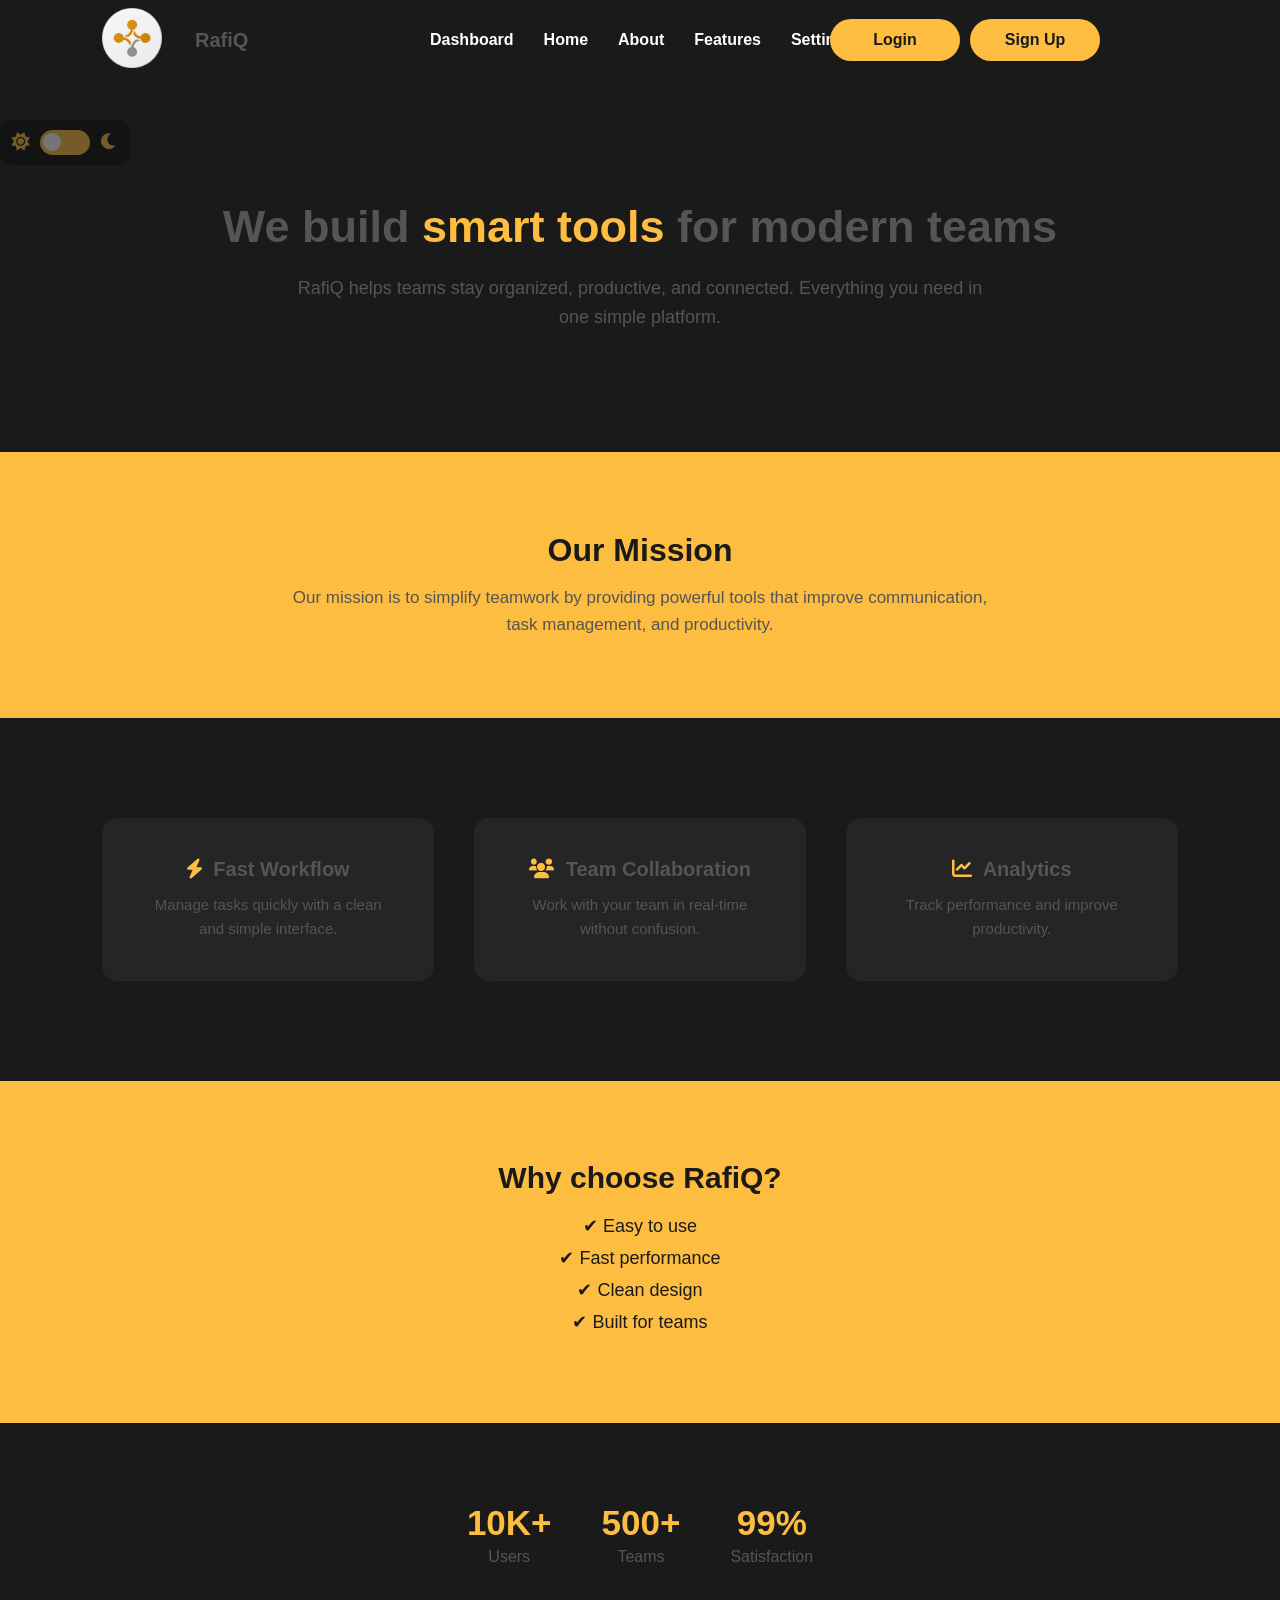
==== about.html @ 82813b5f "frontend first version doneeeeeeeeeeeeeeeeeeeeeee" ====
<!DOCTYPE html>
<html lang="en">
<head>
    <meta charset="UTF-8">
    <meta name="viewport" content="width=device-width, initial-scale=1.0">
    <title>About - Socum</title>

    <link rel="stylesheet" href="../CSS/master.css">
    <link rel="stylesheet" href="https://cdnjs.cloudflare.com/ajax/libs/font-awesome/6.0.0/css/all.min.css">
</head>

<body>

<!-- NAVBAR -->
<nav class="navbar">

    <div class="logo">
        <img src="images/logo.png" alt="logo">
    </div>

    <span class="Raf">RafiQ</span>

    <div class="nav-links">
        <a href="dashboard.html">Dashboard</a>
        <a href="main.html">Home</a>
        <a href="about.html">About</a>
        <a href="features.html">Features</a>
        <a href="settings.html">Settings</a>
    </div>

    <a href="login.html" class="login_button">Login</a>
    <a href="signin.html" class="signup_button">Sign Up</a>

</nav>


<!-- dark mode Start -->
                <div id="themeWidget" class="theme-widget">
        
                <span class="icon sun">
            <i class="fa-solid fa-sun"></i>
            </span>

            <label class="switch">
            <input type="checkbox" id="darkToggle">
            <span class="slider"></span>
            </label>

            <span class="icon moon">
            <i class="fa-solid fa-moon"></i>
            </span>

        </div>
        <!-- dark mode End -->
         
<!-- HERO -->
<section class="about-hero">
    <h1>We build <span>smart tools</span> for modern teams</h1>
    <p>
        RafiQ helps teams stay organized, productive, and connected.
        Everything you need in one simple platform.
    </p>
</section>

<!-- MISSION -->
<section class="about-mission">
    <h2>Our Mission</h2>
    <p>
        Our mission is to simplify teamwork by providing powerful tools
        that improve communication, task management, and productivity.
    </p>
</section>

<!-- FEATURES -->
<section class="about-features">

    <div class="about-card">
        <h3><i class="fas fa-bolt"></i> Fast Workflow</h3>
        <p>Manage tasks quickly with a clean and simple interface.</p>
    </div>

    <div class="about-card">
        <h3><i class="fas fa-users"></i> Team Collaboration</h3>
        <p>Work with your team in real-time without confusion.</p>
    </div>

    <div class="about-card">
        <h3><i class="fas fa-chart-line"></i> Analytics</h3>
        <p>Track performance and improve productivity.</p>
    </div>

</section>

<!-- WHY -->
<section class="about-why">
    <h2>Why choose RafiQ?</h2>
    <ul>
        <li>✔ Easy to use</li>
        <li>✔ Fast performance</li>
        <li>✔ Clean design</li>
        <li>✔ Built for teams</li>
    </ul>
</section>

<!-- STATS -->
<section class="about-stats">

    <div class="stat">
        <h3>10K+</h3>
        <p>Users</p>
    </div>

    <div class="stat">
        <h3>500+</h3>
        <p>Teams</p>
    </div>

    <div class="stat">
        <h3>99%</h3>
        <p>Satisfaction</p>
    </div>

</section>
<script src="JS/master.js"></script>
</body>
</html>
---- CSS/master.css ----
:root { 
    --dark-bg: #1a1a1a; 
    --accent-yellow: #fdbd41; 
    --white-writable: #555; 
    --white-back:#eeeeee;
    --radius: 10px; 
    --transition: 0.3s ease; 
    
} 

[data-theme="dark"] {
    --dark-bg:  #1a1a1a;
    --white-writable: #ffffff;
    --white-back:#1a1a1a;
    --accent-yellow: #064A60;
}

* { 
    margin: 0; 
    padding: 0; 
    box-sizing: border-box; 
    font-family: 'Helvetica Neue', Helvetica, Arial, sans-serif; 
} 

/* Avatar Start */


.nav-profile {
    position: absolute;
    display: flex;
    align-items: center;
    gap: 10px;
    text-decoration: none;
    color: var(--white);
    right: 30px;
}

.nav-avatar {
   
    width: 55px;
    height: 55px;
    border-radius: 50%;
    overflow: hidden;
    border: 2px solid var(--accent-yellow);
}

.nav-avatar img {
    width: 100%;
    height: 100%;
    object-fit: cover;
}

.nav-profile span {
    font-size: 20px;
    font-weight: 650;
}


/* Avatar End */

/* navbar Start */

.navbar { 
    position: relative;
    display: flex; 
    align-items: center; 
    justify-content: space-between; 
    padding: 20px 8%; 
    background: var(--dark-bg); 
    height: 80px; 
}


/* logo */
.logo img { 
    width: 60px; 
}
.Raf{
    color: var(--white-writable);
    font-weight: bold;
    font-size: 20px;
    margin-left: 10px;
    position: absolute;
    left: 185px;
 }

 
.nav-links { 
    display: flex; 
    gap: 10px; 
    flex: 1; 
    justify-content: center; 
    position: absolute;
    left: 420px;

}

/* شكل اللينكات */
.nav-links a { 
    text-decoration: none;
    color: white;
    font-weight: bold;
    position: relative; 
    padding: 6px 10px; 
    transition: 0.3s; 
}

.nav-links a::after { 
    content: ""; 
    position: absolute; 
    left: 50%; 
    bottom: -4px; 
    width: 0%; 
    height: 2px; 
    background: var(--accent-yellow); 
    transition: 0.3s; 
    transform: translateX(-50%); 
}

.nav-links a:hover { 
    color: var(--accent-yellow); 
}

.nav-links a:hover::after { 
    width: 100%; 
}

/* buttons */
.login_button{
    position: absolute;
    right: 320px;
}

.signup_button{
    position: absolute;
    right: 180px;
}
.login_button, 
.signup_button { 
    
    display: flex; 
    justify-content: center; 
    align-items: center; 

    width: 130px; 
    height: 42px; 

    border-radius: 25px; 
    background: var(--accent-yellow); 

    color: var(--dark-bg); 
    text-decoration: none;   
    font-size: 16px; 
    font-weight: bold; 

    transition: 0.3s ease; 
}

/* مسافة بين الزرارين */
.signup_button { 
    margin-left: 15px; 
}

/* hover */
.login_button:hover, 
.signup_button:hover { 
    background: #eeeeee; 
    transform: translateY(-3px); 
    box-shadow: 0 8px 18px rgba(0,0,0,0.2); 
}

/* click */
.login_button:active, 
.signup_button:active { 
    transform: scale(0.95); 
}
/*Navbar End*/

/* darkmode Start */

.theme-widget {
  position: fixed;
  top: 120px;
  
  display: flex;
  align-items: center;
  gap: 10px;

  padding: 10px 12px;
  border-radius: 12px;
  background: rgba(0,0,0,0.6);

  opacity: 0.4;
  transition: 0.3s ease;

  cursor: grab;
  user-select: none;
  z-index: 9999;
}

.theme-widget:hover {
  opacity: 1;
}

/* icons */
.icon {
  font-size: 18px;
  color: var(--accent-yellow);
}

/* switch */
.switch {
  position: relative;
  width: 50px;
  height: 25px;
}

.switch input {
  display: none;
}

.slider {
  position: absolute;
  inset: 0;
  background: var(--accent-yellow);
  border-radius: 25px;
  transition: 0.3s;
  cursor: pointer;
}

.slider::before {
  content: "";
  position: absolute;
  width: 18px;
  height: 18px;
  top: 3px;
  left: 3px;
  background: white;
  border-radius: 50%;
  transition: 0.3s;
}


.switch input:checked + .slider {
  background: var(--accent-yellow)
}

.switch input:checked + .slider::before {
  transform: translateX(25px);
}

/* darkmode End */

/* Hero_section Start */
.hero {
    display: flex;
    align-items: center;
    padding: 80px 8%;
    background: var(--white-back);
    min-height: 80vh;
}

.hero-content {
    flex: 1;
}

.hero-content h1 {
    font-size: 50px;
    line-height: 1.2;
    margin-bottom: 20px;
    color: var(--white-writable);
}

.hero-content h1 span {
    color: var(--accent-yellow);
    position: relative;
}

.hero-content h1 span::after {
    content: "";
    position: absolute;
    left: 0;
    bottom: 5px;
    width: 100%;
    height: 10px;
    background: rgba(253, 189, 65, 0.2);
    z-index: -1;
}

.hero-content p {
    font-size: 18px;
    color: var(--white-writable);
    margin-bottom: 30px;
    max-width: 500px;
}

.hero-actions button {
    border-radius: var(--radius);
    transition: var(--transition);
    cursor: pointer;
}

.btn-yellow-large {
    font-size: 19px;
    height: 55px;
    width: 208px;
    background: var(--accent-yellow);
    border: none;
    font-weight: bold;
    margin-right: 10px;
    position: absolute;
    bottom: -5px;
    left: 110px;
    cursor: pointer;
    border-radius: 12px;
    transition: all 0.3s ease;
    position: relative;
    overflow: hidden;
}


.btn-yellow-large:hover {
    transform: translateY(-4px);
    box-shadow: 0 12px 25px rgba(253, 189, 65, 0.4);
}


.btn-yellow-large:active {
    transform: scale(0.96);
}


.btn-yellow-large::before {
    content: "";
    position: absolute;
    top: 0;
    left: -100%;
    width: 100%;
    height: 100%;
    background: linear-gradient(
        120deg,
        transparent,
        rgba(255,255,255,0.5),
        transparent
    );
    transition: 0.5s;
}

.btn-yellow-large:hover::before {
    left: 100%;
}


@keyframes pulse {
    0% {
        box-shadow: 0 0 0 0 rgba(253, 189, 65, 0.5);
    }
    70% {
        box-shadow: 0 0 0 15px rgba(253, 189, 65, 0);
    }
    100% {
        box-shadow: 0 0 0 0 rgba(253, 189, 65, 0);
    }
}

.btn-yellow-large {
    animation: pulse 2.5s infinite;
}

.btn-outline {
    background: transparent;
    border: 2px solid var(--dark-bg);
    padding: 13px 30px;
    font-weight: bold;
}


.hero-image {
    flex: 1;
    display: flex;
    justify-content: flex-end;
}

.hero-image img {
    max-width: 100%;
    border-radius: 10px;
    box-shadow: 0 20px 40px rgba(0,0,0,0.1);
}
/* hero_section End */



/* features (in home) Start */


.features {
    padding: 100px 8%;
    background: var(--dark-bg);
    color: var(--white-writable);
}

.section-title {
    text-align: center;
    margin-bottom: 60px;
}

.features-grid {
    display: grid;
    grid-template-columns: repeat(auto-fit, minmax(250px, 1fr));
    gap: 40px;
}

.feature-card {
    background: #252525;
    padding: 40px;
    border-radius: 15px;
    transition: var(--transition);
}

.feature-card:hover {
    transform: translateY(-10px);
    border-bottom: 4px solid var(--accent-yellow);
    cursor: pointer;
}

.feature-card i {
    font-size: 40px;
    color: var(--accent-yellow);
    margin-bottom: 20px;
}

.feature-card p {
    color:var(--white-writable);
}
.about-hero {
    padding: 100px 8%;
    text-align: center;
    background: var(--white-back);
}

.about-hero h1 {
    font-size: 40px;
    margin-bottom: 20px;
}

.about-hero p {
    max-width: 700px;
    margin: auto;
    color: var(--white-writable);
    font-size: 18px;
}


.about-features {
    display: grid;
    grid-template-columns: repeat(auto-fit, minmax(250px, 1fr));
    gap: 30px;
    padding: 80px 8%;
    background: var(--white-back);
}

.about-card {
    padding: 30px;
    border-radius: var(--radius);
    background: var(--white-back);
    transition: var(--transition);
}

.about-card:hover {
    transform: translateY(-5px);
    box-shadow: 0 10px 25px rgba(0,0,0,0.08);
}
/* features (in home) End */
/* home end */





/* features section Start */

.features-hero {
    padding: 120px 8%;
    text-align: center;
    background: var(--dark-bg);
    color: var(--white-writable);
}

.features-hero h1 {
    font-size: 45px;
    margin-bottom: 20px;
}

.features-hero p {
    max-width: 700px;
    margin: auto;
    color: var(--white-writable);
    font-size: 18px;
}


.features-page {
    padding: 100px 8%;
    background: var(--accent-yellow);
    position: relative;
    overflow: hidden;
}

/* shape 1 */
.features-page::before {
    content: "";
    position: absolute;
    width: 300px;
    height: 300px;
    background: rgba(253, 189, 65, 0.15);
    border-radius: 50%;
    top: -80px;
    left: -80px;
    filter: blur(50px);
}

/* shape 2 */
.features-page::after {
    content: "";
    position: absolute;
    width: 250px;
    height: 250px;
    background: rgba(0, 0, 0, 0.05);
    border-radius: 50%;
    bottom: -80px;
    right: -80px;
    filter: blur(60px);
}

/* CARD (LIGHT STYLE) */
.feature-box {
    background: var(--dark-bg);
    padding: 35px;
    border-radius: 15px;
    text-align: center;
    transition: var(--transition);
    box-shadow: 0 5px 15px rgba(0,0,0,0.05);
    border: 1px solid transparent;
    margin-top: 10px;
    color: var(--white-writable);
}

/* hover */
.feature-box:hover {
    transform: translateY(-10px);
    box-shadow: 0 15px 30px rgba(0,0,0,0.1);
    border-bottom: 4px solid var(--accent-yellow);
    cursor: pointer;
}

/* title */
.feature-box h3 {
    font-size: 20px;
    margin-bottom: 10px;
    color: var(--white-writable);
}

/* icons */
.feature-box i {
    color: var(--white-writable);
    margin-right: 6px;
}

/* text */
.feature-box p {
    color:var(--white-writable);
    font-size: 15px;
    line-height: 1.6;
}


.features-hero:last-of-type {
    background: var(--dark-bg);
    padding: 100px 8%;
}

/* button spacing */
.features-hero .signup_button {
    margin-top: 20px;
    display: inline-flex;
    
}
.features-hero .signup_button:hover {
    width: 150px;
    height: 50px;
    background-color: var(--accent-yellow);
}
.features-hero .signup_button:active{
    color: var(--white-writable);
}
/* ================= RESPONSIVE ================= */
@media (max-width: 768px) {
    .features-hero h1 {
        font-size: 32px;
    }
}


/* features section End */




/* About Start */

/* HERO */
.about-hero {
    padding: 120px 8%;
    text-align: center;
    background: var(--dark-bg);
    color: var(--white-writable);
}

.about-hero h1 {
    font-size: 45px;
    margin-bottom: 20px;
    line-height: 1.2;
}

.about-hero h1 span {
    color: var(--accent-yellow);
}

.about-hero p {
    max-width: 700px;
    margin: auto;
    color: var(--white-writable);
    font-size: 18px;
    line-height: 1.6;
}

/* MISSION */
.about-mission {
    padding: 80px 8%;
    text-align: center;
    background: var(--accent-yellow);
    color: #1a1a1a;
}

.about-mission h2 {
    font-size: 32px;
    margin-bottom: 15px;
    color: var(--dark-bg);
}

.about-mission p {
    max-width: 700px;
    margin: auto;
    color: var(--white-writable);
    font-size: 17px;
    line-height: 1.6;
}

/* FEATURES (CARDS LIKE FEATURES PAGE) */
.about-features {
    padding: 100px 8%;
    background: var(--dark-bg);
    display: grid;
    grid-template-columns: repeat(auto-fit, minmax(250px, 1fr));
    gap: 40px;
}

.about-card {
    background: #252525;
    padding: 40px;
    border-radius: 15px;
    text-align: center;
    transition: var(--transition);
    position: relative;
    overflow: hidden;
}

.about-card h3 {
    font-size: 20px;
    margin-bottom: 12px;
    color: var(--white-writable);
}

.about-card i {
    color: var(--accent-yellow);
    margin-right: 6px;
}

.about-card p {
    color: var(--white-writable);
    font-size: 15px;
    line-height: 1.6;
}

/* hover effect */
.about-card:hover {
    transform: translateY(-10px);
    border-bottom: 4px solid var(--accent-yellow);
}

/* WHY SECTION */
.about-why {
    padding: 80px 8%;
    background: var(--accent-yellow);
    text-align: center;
}

.about-why h2 {
    margin-bottom: 20px;
    font-size: 30px;
    color: #1a1a1a;
}

.about-why ul {
    list-style: none;
}

.about-why li {
    margin: 10px 0;
    font-size: 18px;
    color: #1a1a1a;
    transition: 0.3s;
}

.about-why li:hover {
    color: var(--accent-yellow);
    transform: translateX(6px);
}

/* STATS */
.about-stats {
    display: flex;
    justify-content: center;
    gap: 50px;
    padding: 80px 8%;
    background: var(--dark-bg);
    flex-wrap: wrap;
    text-align: center;
}

.about-stats .stat {
    transition: 0.3s;
}

.about-stats .stat h3 {
    font-size: 35px;
    color: var(--accent-yellow);
    margin-bottom: 5px;
}

.about-stats .stat p {
    color: var(--white-writable);
}

.about-stats .stat:hover {
    transform: scale(1.1);
}

/* RESPONSIVE */
@media (max-width: 768px) {

    .about-hero h1 {
        font-size: 32px;
    }

    .about-stats {
        flex-direction: column;
        gap: 25px;
    }
}

/* About End */





/* login page Start */

/* in another file */

/* login page End */


.back-home {
    position: absolute;
    top: 20px;
    left: 20px;
    text-decoration: none;
    color: var(--white);
    background: rgba(0,0,0,0.3);
    padding: 8px 12px;
    border-radius: 6px;
    font-size: 14px;
    transition: 0.3s;
}

.back-home:hover {
    background: rgba(0,0,0,0.6);
}




                    /* dashboard Start*/



/* ================= DASHBOARD ================= */

.dashboard-container {
    padding: 60px 8%;
    background: var(--white-back);
    min-height: 100vh;
}

.dashboard-container h1 {
    font-size: 40px;
    margin-bottom: 10px;
}

.dashboard-container p {
    color: var(--white-writable);
    margin-bottom: 40px;
}

/* ================= STATS ================= */
.dashboard-stats {
    display: grid;
    grid-template-columns: repeat(auto-fit, minmax(220px, 1fr));
    gap: 25px;
}


.stat-box {
    background: var(--accent-yellow);
    padding: 30px;
    border-radius: 15px;
    box-shadow: 0 10px 25px rgba(0,0,0,0.05);
    transition: 0.3s;
    border-left: 5px solid var(--accent-yellow);
}

.stat-box:hover {
    transform: translateY(-8px);
    cursor: pointer;
}

.stat-box h3 {
    margin-bottom: 10px;
    color: black;
}

.stat-box p {
    font-size: 28px;
    font-weight: bold;
    color: var(--dark-bg);
}

/* tasks */

/* ================= TASKS CLEAN ================= */

.tasks-container {
    padding: 60px 8%;
    background: var(--white-back);
    min-height: 100vh;
}

.task-input {
    display: flex;
    gap: 10px;
    margin-bottom: 30px;
}

.task-input input {
    flex: 1;
    padding: 12px;
    border: 1px solid #ddd;
    border-radius: 8px;
    outline: none;
}

.task-input button {
    background: var(--accent-yellow);
    color: var(--white-writable);
    border: none;
    padding: 12px 18px;
    border-radius: 8px;
    cursor: pointer;
    font-weight: bold;
    transition: 0.3s;

}

.task-input button:active {
    transform: scale(1.1);
}

#taskList {
    list-style: none;
    display: flex;
    flex-direction: column;
    gap: 15px;
}

.task-item {
    background: var(--accent-yellow);
    padding: 15px;
    border-radius: 10px;
    display: flex;
    justify-content: space-between;
    align-items: center;

}

.task-item.done {
    text-decoration: line-through;
    opacity: 0.6;

}

.task-actions button {
    margin-left: 8px;
    border: none;
    cursor: pointer;
    padding: 6px 10px;
    border-radius: 6px;

}

.done-btn {
    background-color: #4caf50;
    color: var(--white);
}

.task-actions .remove-btn {
    background: #ff4d4d;
    color: var(--white);
}

 /* employees Start*/

 .employees-container {
    padding: 60px 8%;
    background: var(--white-back);
    min-height: 100vh;
}

.employees-container h1 {
    margin-bottom: 20px;
}

/* input */
.emp-input {
    display: flex;
    gap: 10px;
    margin-bottom: 30px;
}

.emp-input input {
    flex: 1;
    padding: 12px;
    border: 1px solid #ddd;
    border-radius: 8px;
    outline: none;
}

.emp-input button {
    padding: 12px 20px;
    border: none;
    background: var(--accent-yellow);
    font-weight: bold;
    cursor: pointer;
    border-radius: 8px;
}

/* grid */
.emp-grid {
    display: grid;
    grid-template-columns: repeat(auto-fit, minmax(220px, 1fr));
    gap: 20px;
}

/* card */
.emp-card {
    background: var(--accent-yellow);
    padding: 20px;
    border-radius: 12px;
    box-shadow: 0 10px 20px rgba(0,0,0,0.05);
    transition: 0.3s;
}

.emp-card:hover {
    transform: translateY(-5px);
}

.emp-card h3 {
    margin-bottom: 10px;
}

.emp-card button {
    margin-top: 10px;
    padding: 6px 10px;
    border: none;
    background: #ff4d4d;
    color: var(--white);
    border-radius: 5px;
    cursor: pointer;
}
 /* employees Start*/
/* dashboard End*/

/* Settings Start */


.settings-container {
    padding: 80px 8%;
    background: var(--white-back);
    min-height: 100vh;
    transition: var(--transition);
}

.settings-container h1 {
    margin-bottom: 40px;
    font-size: 35px;
}

/* ================= BOX ================= */

.settings-box {
    background: var(--accent-yellow);
    padding: 25px;
    margin-bottom: 20px;
    border-radius: 12px;
    box-shadow: 0 5px 15px rgba(0,0,0,0.05);
    transition: var(--transition);
}

.settings-box h2 {
    margin-bottom: 15px;
}

/* ================= ITEM ================= */

.setting-item {
    display: flex;
    justify-content: space-between;
    align-items: center;
    padding: 12px 0;
    border-bottom: 1px solid var(--white-back);
}

.setting-item:last-child {
    border-bottom: none;
}

/* ================= BUTTONS ================= */

.btn {
    padding: 10px 15px;
    border: none;
    border-radius: 8px;
    cursor: pointer;
    background: #4caf50;
    font-weight: bold;
    margin-right: 10px;
    transition: var(--transition);
}

.btn:hover {
    transform: translateY(-3px);
}

.btn.danger {
    background: #ff4d4d;
    color: var(--white-writable);
}

/* ================= SWITCH ================= */



/* Settings End */


/* room Start */


body {
    margin: 0;
    font-family: Arial;
    background: var(--accent-yellow);
    color: var(--white-writable);
}

.app {
    display: flex;
    height: 100vh;
}

/* SIDEBAR */
.rooms-sidebar {
    width: 260px;
    background: var(--white-back);
    padding: 15px;
    display: flex;
    flex-direction: column;
    gap: 10px;
}

.sidebar h2 {
    color: var(--white-writable);
    margin: 0;
}

#searchInput {
    padding: 8px;
    border-radius: 6px;
    border: none;
    outline: none;
    color: var(--white-writable);
}

.room-list {
    flex: 1;
    overflow-y: auto;
    
}

.room {
    padding: 10px;
    margin: 5px 0;
    background: #242424;
    border-radius: 6px;
    cursor: pointer;
    transition: 0.2s;
}

.room:hover {
    background: #333;
}

.add-room {
    padding: 10px;
    border: none;
    background: var(--accent-yellow);
    color: var(--white-writable);
    border-radius: 6px;
    cursor: pointer;
}

/* MAIN */
.main {
    flex: 1;
    display: flex;
    flex-direction: column;
    
}

.topbar {
    padding: 15px;
    background: #1f1f1f;
    
}

.chat-box {
    flex: 1;
    padding: 15px;
    overflow-y: auto;
}



.message {
    display: flex;
    flex-direction: column;
    padding: 8px;
    margin: 5px 0;
    background: #2a2a2a;
    border-radius: 8px;
    max-width: 60%;
}

.msg-text {
    font-size: 14px;
}

.msg-time {
    font-size: 10px;
    color: #bbb;
    align-self: flex-end;
    margin-top: 4px;
}
/* INPUT */
.input-box {
    display: flex;
    align-items: center;
    gap: 10px;
    padding: 10px;
    background: #1f1f1f;
}

/* file button (الصغير) */
.icon-btn {
    width: 42px;
    height: 42px;
    display: flex;
    align-items: center;
    justify-content: center;

    background: #2a2a2a;
    border: none;
    border-radius: 8px;
    color: white;
    cursor: pointer;
    transition: 0.3s;
}


/* message input (الكبير) */
.input-box input[type="text"] {
    flex: 1;
    padding: 10px 12px;
    border: none;
    outline: none;
    border-radius: 8px;
    background: #2a2a2a;
    color: white;
}

/* send button */
.input-box button {
    padding: 10px 15px;
    background: var(--accent-yellow);
    border: none;
    color: var(--dark-bg);
    border-radius: 8px;
    cursor: pointer;
    font-weight: bold;
}


.right {
    width: 260px;
    background: var(--white-back);
    padding: 20px;

    display: flex;
    flex-direction: column;
    gap: 20px;

    border-left: 1px solid rgba(255,255,255,0.05);
}

/* title */
.right h3 {
    color: white;
    margin-bottom: 5px;
    background: #1f1f1f;
    width: 217px;
    height: 49px;
    display: flex;
    justify-content: center;
    align-items: center;    
    font-size: bold;
    border-radius: 12px;
    box-shadow: 0 5px 15px rgba(0,0,0,0.2);
}

/* active room box */
.room-stats {
    background: #1f1f1f;
    padding: 15px;
    border-radius: 12px;

    color: var(--accent-yellow);
    font-size: 14px;

    box-shadow: 0 5px 15px rgba(0,0,0,0.2);
}

/* members section */
.room-members {
    background: #1f1f1f;
    padding: 15px;
    border-radius: 12px;

    color: var(--white-writable);
}

.room-members h4 {
    margin-bottom: 10px;
    color: var(--accent-yellow);
}

/* members list */
.room-members ul {
    list-style: none;
    padding: 0;
    margin: 0;
}

.room-members li {
    padding: 8px;
    margin-bottom: 6px;

    background: #2a2a2a;
    border-radius: 8px;

    font-size: 13px;

    transition: 0.3s;
}

.room-members li:hover {
    background: #333;
    transform: translateX(4px);
}

/* clear button */
.btn.danger {
    margin-top: auto;

    padding: 10px;
    border-radius: 10px;

    background: #ff4d4d;
    color: white;

    font-weight: bold;
    cursor: pointer;

    transition: 0.3s;
}

.btn.danger:hover {
    transform: translateY(-3px);
    box-shadow: 0 10px 20px rgba(255, 77, 77, 0.3);
}


.call-btn {
    display: flex;
    align-items: center;
    gap: 8px;

    padding: 10px 16px;
    border: none;
    border-radius: 12px;

    background: linear-gradient(135deg, #22c55e, #16a34a);
    color: white;

    font-weight: bold;
    font-size: 14px;

    cursor: pointer;

    transition: 0.3s ease;
    box-shadow: 0 6px 15px rgba(34, 197, 94, 0.25);
    position: relative;
    overflow: hidden;

    position: absolute;
    right: 285px;
    top:90px;

}

.call-btn:active {
    transform: scale(0.95);
}


.call-btn::after {
    content: "";
    position: absolute;
    top: 0;
    left: -100%;
    width: 100%;
    height: 100%;

    background: linear-gradient(
        120deg,
        transparent,
        rgba(255,255,255,0.3),
        transparent
    );

    transition: 0.5s;
}

.call-btn:hover::after {
    left: 100%;
} 


.room {
    display: flex;
    justify-content: space-between;
    align-items: center;
    background-color: var(--accent-yellow);
}

.room-name {
    cursor: pointer;
    flex: 1;
    color: var(--white-writable);
}

.delete-room {
    background: transparent;
    border: none;
    color: #ff4d4d;
    cursor: pointer;
    opacity: 0;
    transition: 0.3s;
}

.room:hover .delete-room {
    opacity: 1;
}

/* active room */
.active-room {
    background: #4caf50 ;
    color: var(--dark-bg);
    font-weight: bold;
}
/* room End */








/* profile Start */


/* ================= ROOT ================= */


/* ================= COVER ================= */
.pp{
     background-color: var(--white-back);
    min-height: 100vh;
}

.cover {
    height: 220px;
    background-size: cover;
    background-position: center;
    border-bottom-left-radius: 20px;
    border-bottom-right-radius: 20px;

}

/* ================= LAYOUT ================= */

.layout {
    display: flex;
    max-width: 1100px;
    margin: -70px auto 0;
    gap: 20px;
    padding: 0 15px;

}

/* ================= PROFILE CARD ================= */
.profile-card {
    background: var(--card);
    padding: 80px 20px 25px;
    border-radius: var(--radius);
    box-shadow: 0 5px 20px rgba(0,0,0,0.08);
    position: relative;
    background-color:var(--accent-yellow);
}

/* ================= AVATAR (Instagram Style) ================= */
.avatar-box {
    position: absolute;
    top: -80px;
    left: 20px;
    
}

.avatar-box img {
    width: 180px;
    height: 180px;
    border-radius: 50%;
    object-fit: cover;

    border: 4px solid white;

    /* Instagram glow ring */
    padding: 3px;
   
}

/* camera button */
/* camera button FIXED STYLE */
.upload-btn {
    position: absolute;
    bottom: 8px;
    right: 8px;

    width: 36px;
    height: 36px;

    background: linear-gradient(135deg, #0a66c2, #3b82f6);
    color: white;

    display: flex;
    justify-content: center;
    align-items: center;

    border-radius: 50%;
    cursor: pointer;

    border: 2px solid white;

    box-shadow: 0 4px 10px rgba(0,0,0,0.2);

    transition: 0.3s ease;
}

/* hover effect */
.upload-btn:hover {
    transform: scale(1.1) rotate(10deg);
    box-shadow: 0 6px 18px rgba(10,102,194,0.4);
}

/* icon inside */
.upload-btn i {
    font-size: 14px;
    
}

.choosing{
    
    position: absolute;
    top: 10px;
    color: black;
}

.chooseProfile:hover,
.chooseCover:hover{
    cursor: pointer;
}

.upload-menu {
    position: absolute;
    top: 155px;  
    right: -185px;    

    margin-top: 8px;

    background: #fff;
    border-radius: 12px;
    height: 90px;
    width: 190px;
    
    display: none;

    box-shadow: 0 10px 25px rgba(0,0,0,0.15);

    overflow: hidden;

    z-index: 999;
}


/* ================= NAME ================= */
#displayName {
    margin-top: 30px;
    font-size: 20px;
    font-weight: bold;
}

/* ================= STATS (Facebook style) ================= */
.stats {
    display: flex;
    justify-content: space-around;
    margin-top: 20px;
    text-align: center;
}

.stats div {
    flex: 1;
}

.stats span {
    font-weight: bold;
    font-size: 18px;
}

.stats p {
    font-size: 12px;
    color: var(--muted);
}

/* ================= TABS (Modern system like Facebook) ================= */
.tabs {
    display: flex;
    gap: 10px;
    margin-top: 25px;
    border-bottom: 2px solid #eee;
}

.tabs button {
    flex: 1;
    padding: 12px;
    border: none;
    background: transparent;
    cursor: pointer;

    font-weight: 600;
    color: var(--muted);

    position: relative;
    transition: 0.3s;
}

/* hover */
.tabs button:hover {
    color: var(--primary);
}

/* active tab */
.tabs button.active {
    color: var(--primary);
}

/* active underline glow */
.tabs button.active::after {
    content: "";
    position: absolute;
    bottom: -2px;
    left: 0;
    width: 100%;
    height: 3px;

    background: var(--primary);
    border-radius: 10px;

    box-shadow: 0 0 10px rgba(10,102,194,0.6);
}

/* ================= TAB CONTENT ================= */
.tab {
    display: none;
    margin-top: 20px;
}

.tab.active {
    display: block;
}

/* ================= INPUT ================= */
.form-group {
    margin-top: 15px;
}

input {
    width: 100%;
    padding: 10px;
    border-radius: 8px;
    border: 1px solid #ddd;
    outline: none;
}

input:focus {
    border-color: var(--primary);
}

/* ================= SAVE BUTTON ================= */
.save-btn {
    margin-top: 15px;
    width: 100%;
    padding: 12px;

    background: var(--primary);
    color: white;

    border: none;
    border-radius: 8px;

    cursor: pointer;
    font-weight: bold;

    transition: 0.3s;
}

.save-btn:hover {
    transform: translateY(-2px);
    box-shadow: 0 10px 20px rgba(10,102,194,0.3);
}

/* ================= SIDEBAR ================= */
.sidebar {
    flex: 1;
    display: flex;
    flex-direction: column;
    gap: 15px;
    background-color: var(--accent-yellow);
}

.side-card {
    background: var(--card);
    padding: 15px;
    border-radius: var(--radius);
    box-shadow: 0 5px 15px rgba(0,0,0,0.05);
   
}





/* ================= CREATE POST ================= */
.create-post {
    background: #fff;
    padding: 15px;
    border-radius: 12px;
    box-shadow: 0 5px 15px rgba(0,0,0,0.05);
    margin-bottom: 15px;
}

.create-post textarea {
    width: 100%;
    height: 80px;
    border: 1px solid #ddd;
    border-radius: 8px;
    padding: 10px;
    resize: none;
    outline: none;
}

.create-post button {
    margin-top: 10px;
    padding: 10px 15px;
    background: #0a66c2;
    color: #fff;
    border: none;
    border-radius: 8px;
    cursor: pointer;
}

/* ================= POST CARD ================= */
.post {
    background: #fff;
    padding: 15px;
    border-radius: 12px;
    margin-top: 15px;
    box-shadow: 0 5px 15px rgba(0,0,0,0.05);
}

.post-header {
    font-weight: bold;
    margin-bottom: 8px;
}

.post-text {
    margin-bottom: 10px;
}

/* actions */
.post-actions {
    display: flex;
    gap: 15px;
}

.post-actions button {
    border: none;
    background: transparent;
    cursor: pointer;
    font-weight: bold;
    color: #555;
    transition: 0.3s;
}

.post-actions button:hover {
    color: #0a66c2;
}

/* comments */
.comment-box {
    margin-top: 10px;
}

.comment-box input {
    width: 100%;
    padding: 8px;
    border-radius: 8px;
    border: 1px solid #ddd;
    margin-top: 5px;
}
/* profile End */
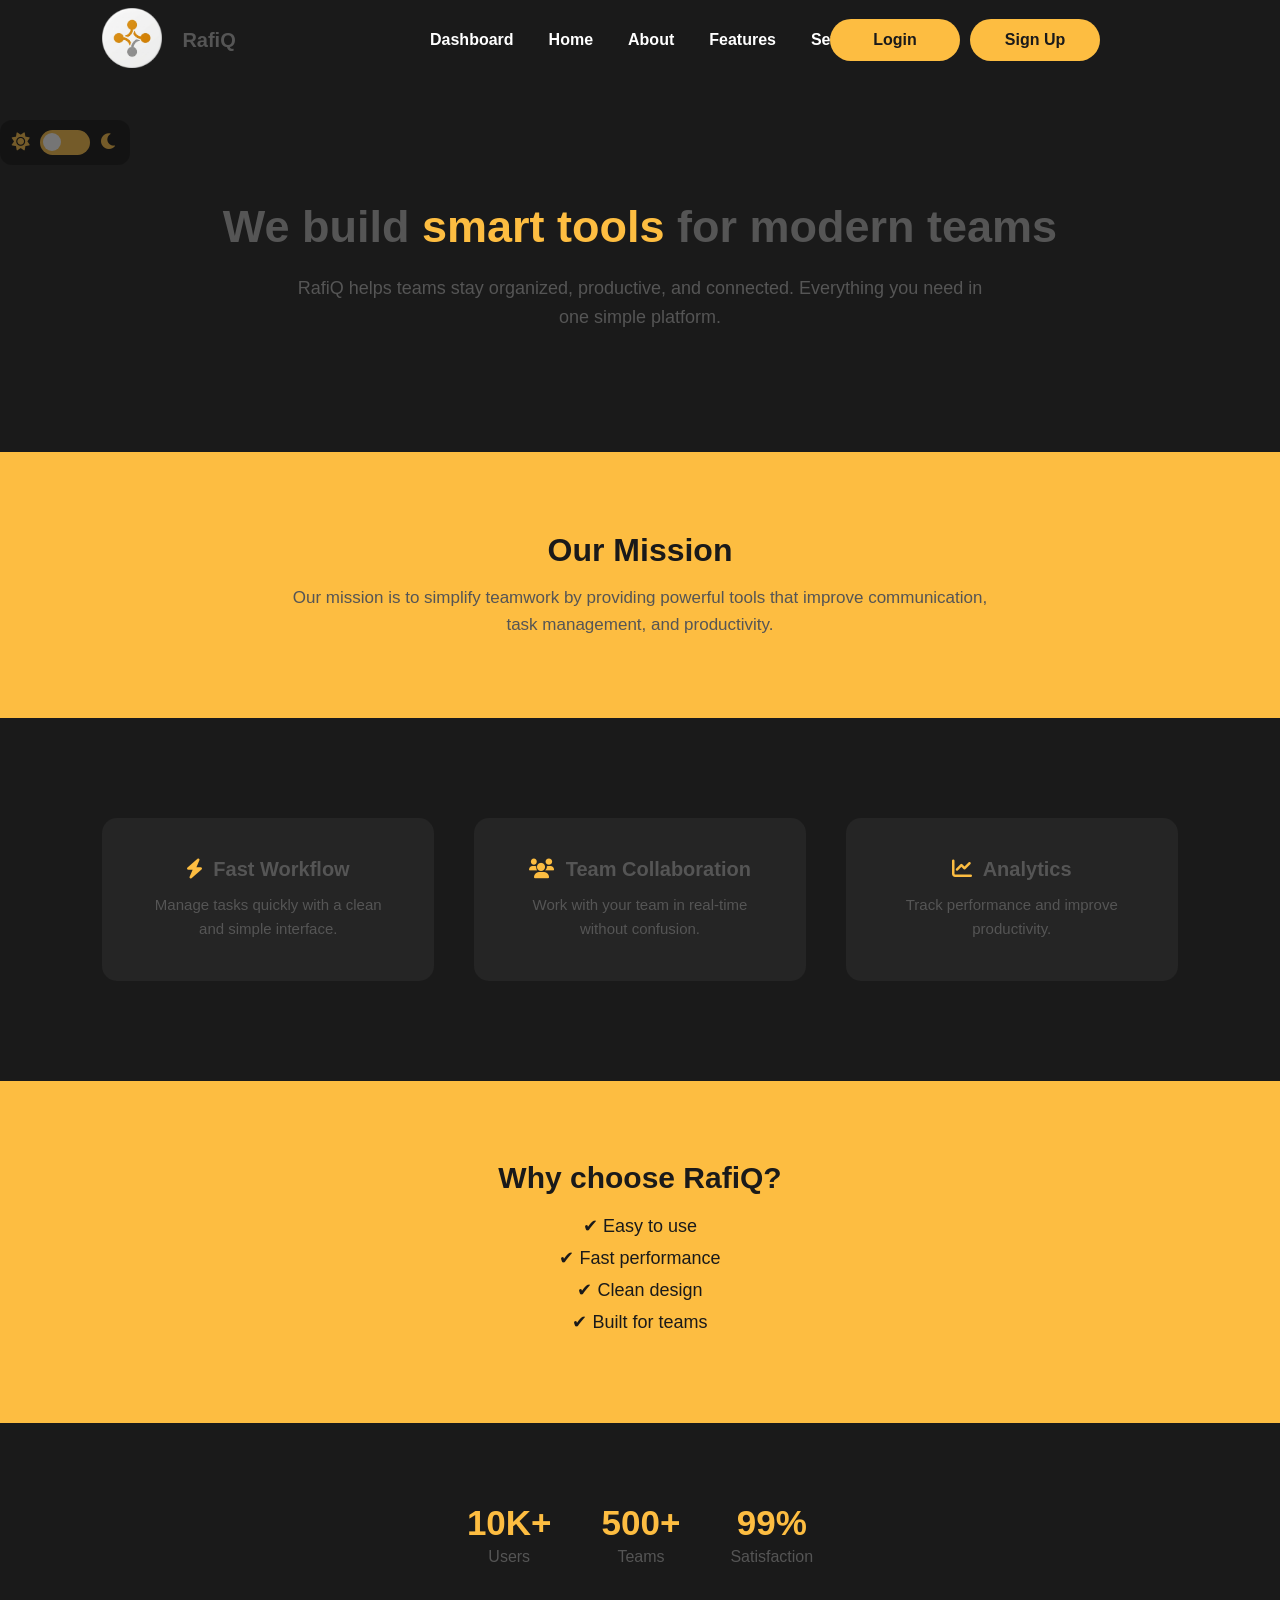
==== commit 2517a2a2: "upload front" ====
--- a/about.html
+++ b/about.html
@@ -4,8 +4,27 @@
     <meta charset="UTF-8">
     <meta name="viewport" content="width=device-width, initial-scale=1.0">
     <title>About - Socum</title>
-
-    <link rel="stylesheet" href="../CSS/master.css">
+    <script>
+        (function() {
+            const savedTheme = localStorage.getItem("theme");
+            if (savedTheme === "dark") {
+                document.documentElement.setAttribute("data-theme", "dark");
+            }
+        })();
+        (function() {
+            if (sessionStorage.getItem("authUser")) {
+                document.documentElement.classList.add("logged-in");
+            }
+        })();
+    </script>
+    <style>
+        .logged-in .login_button, 
+        .logged-in .signup_button 
+        {
+            display: none !important;
+        }
+    </style>
+    <link rel="stylesheet" href="CSS/master.css">
     <link rel="stylesheet" href="https://cdnjs.cloudflare.com/ajax/libs/font-awesome/6.0.0/css/all.min.css">
 </head>
 
--- a/CSS/master.css
+++ b/CSS/master.css
@@ -60,11 +60,13 @@
 
 /* navbar Start */
 
-.navbar { 
+.navbar 
+{ 
     position: relative;
     display: flex; 
     align-items: center; 
-    justify-content: space-between; 
+    justify-content: flex-start; 
+    gap: 20px;
     padding: 20px 8%; 
     background: var(--dark-bg); 
     height: 80px; 
@@ -79,20 +81,17 @@
     color: var(--white-writable);
     font-weight: bold;
     font-size: 20px;
-    margin-left: 10px;
-    position: absolute;
-    left: 185px;
  }
 
  
-.nav-links { 
-    display: flex; 
-    gap: 10px; 
-    flex: 1; 
-    justify-content: center; 
+.nav-links 
+{
+    display: flex;
+    gap: 15px;
+    flex-grow: 1;
+    justify-content: center;
     position: absolute;
     left: 420px;
-
 }
 
 /* شكل اللينكات */
@@ -1551,25 +1550,57 @@
     cursor: pointer;
 }
 
-.upload-menu {
+/* upload menu */
+.upload-menu 
+{
     position: absolute;
-    top: 155px;  
-    right: -185px;    
-
-    margin-top: 8px;
-
-    background: #fff;
+    top: 160px;  
+    right: -230px; 
+    background-color: rgb(255, 255, 255) !important; 
+    background: rgb(255, 255, 255) !important;
+    opacity: 1 !important;
     border-radius: 12px;
-    height: 90px;
-    width: 190px;
-    
-    display: none;
-
-    box-shadow: 0 10px 25px rgba(0,0,0,0.15);
-
-    overflow: hidden;
-
-    z-index: 999;
+    width: 240px; 
+    height: auto; 
+    display: none; 
+    box-shadow: 0 10px 40px rgba(0,0,0,0.3) !important;
+    border: 1px solid #dddddd !important;
+    padding: 0 10px 10px 10px;
+    z-index: 99999 !important;
+    isolation: isolate;
+    will-change: transform;
+}
+
+.choose-item, .remove-item 
+{
+    padding: 12px 15px;
+    cursor: pointer;
+    font-size: 14px;
+    font-weight: 600;
+    display: flex;
+    align-items: center;
+    gap: 12px;
+    color: #222222 !important; 
+    background: rgb(255, 255, 255) !important;
+    transition: 0.2s;
+    border-radius: 8px;
+    text-align: left;
+}
+
+.choose-item:hover 
+{
+    background-color: #f1f5f9 !important;
+    color: #0a66c2 !important;
+}
+
+.remove-item 
+{
+    color: #e11d48 !important;
+    background: rgb(255, 255, 255) !important;
+}
+
+.remove-item:hover {
+    background-color: #fff1f2 !important;
 }
 
 
@@ -1804,5 +1835,141 @@
 
 
 
-
-
+/* record Start */
+
+
+
+.vm-record-btn {
+    position: relative;
+    overflow: visible;
+    transition: 0.2s ease;
+    width: 40px;
+    height: 38px;
+}
+
+/* when recording */
+.vm-record-btn.recording {
+    transform: scale(1.15);
+    background: var(--accent-yellow);
+    color: var(--dark-bg);
+    box-shadow: 0 0 20px var(--accent-yellow);
+}
+
+/* pulse ring */
+.vm-record-btn.recording::after {
+    content: "";
+    position: absolute;
+    inset: -8px;
+    border-radius: 12px;
+    border: 2px solid var(--accent-yellow);
+    animation: vmPulse 1s infinite;
+    opacity: 0.6;
+}
+
+/* waveform bars */
+.vm-wave {
+    display: flex;
+    gap: 2px;
+    height: 12px;
+    align-items: center;
+    margin-left: 5px;
+}
+
+.vm-wave span {
+    width: 2px;
+    height: 4px;
+    background: var(--accent-yellow);
+    animation: vmWave 0.6s infinite ease-in-out;
+}
+
+.vm-wave span:nth-child(2) { animation-delay: 0.1s; }
+.vm-wave span:nth-child(3) { animation-delay: 0.2s; }
+.vm-wave span:nth-child(4) { animation-delay: 0.3s; }
+
+@keyframes vmWave {
+    0%,100% { height: 4px; }
+    50% { height: 14px; }
+}
+
+@keyframes vmPulse {
+    0% { transform: scale(1); opacity: 0.6; }
+    100% { transform: scale(1.4); opacity: 0; }
+}
+
+.vm-msg{
+    display:flex;
+    align-items:center;
+    gap:10px;
+    background:#2a2a2a;
+    padding:8px 10px;
+    border-radius:12px;
+
+    width: 220px;        /* ❗ مهم: بدل ما كانت واسعة */
+    max-width: 260px;
+
+    position: relative;
+}
+
+/* waveform container */
+.vm-wave{
+    display:flex;
+    gap:2px;
+    align-items:center;
+    flex: 1;
+    position: relative;
+    cursor: pointer;
+}
+
+/* bars */
+.vm-wave span{
+    width:2px;
+    height:10px;
+    background:var(--accent-yellow);
+    opacity:0.6;
+}
+
+/* progress overlay */
+.vm-progress {
+    position:absolute;
+    left:0;
+    top:0;
+    bottom:0;
+    width:0%;
+    background: rgba(253,189,65,0.25);
+    pointer-events:none;
+}
+
+/* play button */
+.vm-play{
+    width:32px;
+    height:32px;
+    border-radius:50%;
+    border:none;
+    cursor:pointer;
+    background: var(--accent-yellow);
+    color:var(--dark-bg);
+}
+
+/* meta */
+.vm-meta{
+    font-size:10px;
+    color:#bbb;
+    display:flex;
+    flex-direction:column;
+    align-items:flex-end;
+}
+
+
+.vm-wave {
+    flex: 1;
+    height: 30px;
+    display: flex;
+    align-items: center;
+}
+
+.vm-wave-canvas {
+    width: 100%;
+    height: 30px;
+}
+/* record End */
+
